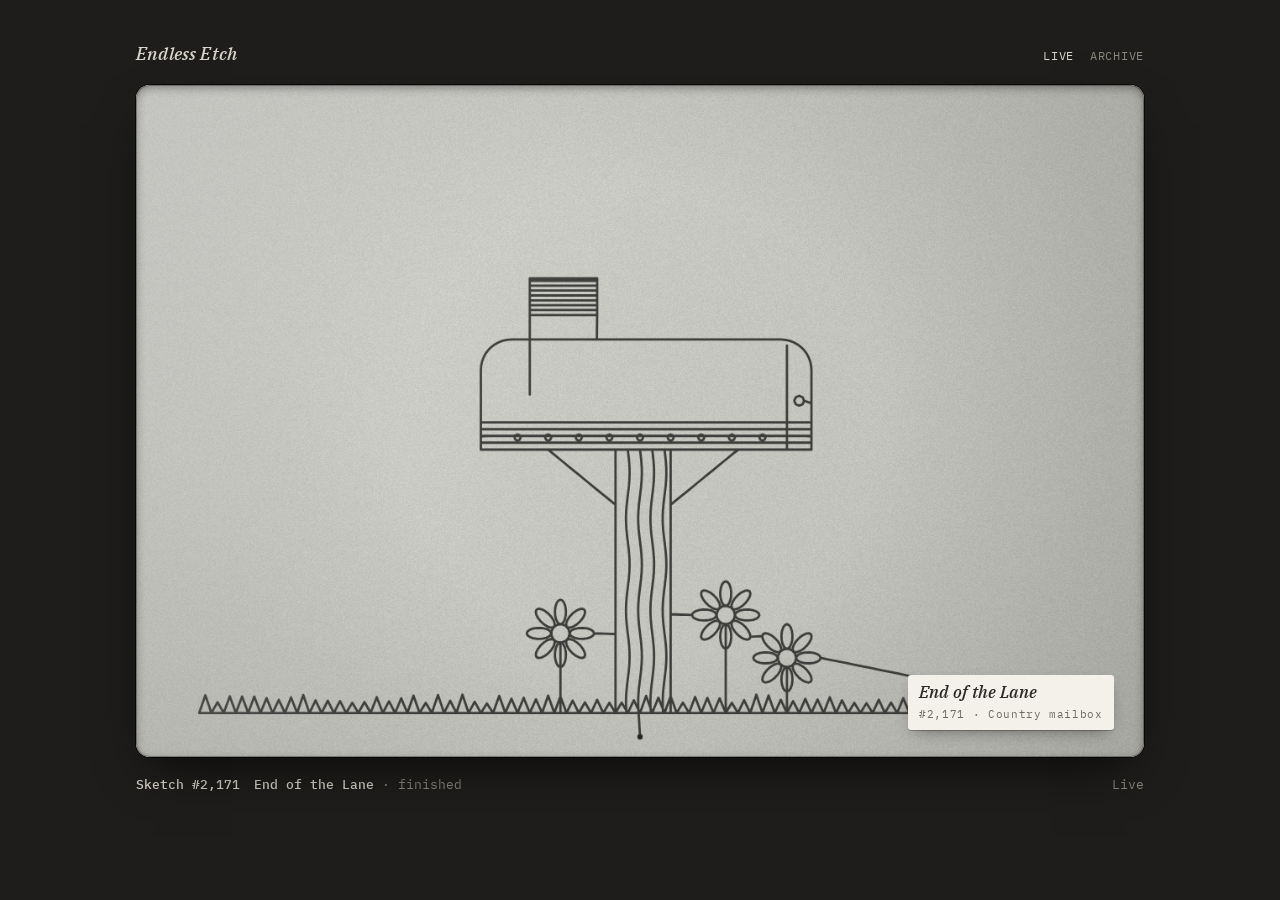
==== index.html @ b57debf8 "Endless Etch site: live screen, archive, batch 1 Co-Authored-By: Claude Opus 5.5 <noreply@anthropic." ====
<!doctype html>
<html lang="en">
<head>
<meta charset="utf-8">
<meta name="viewport" content="width=device-width,initial-scale=1,viewport-fit=cover">
<title>Endless Etch</title>
<meta name="description" content="A live Etch A Sketch-style screen. Claude draws a real thing in one continuous line, a new subject every 20 minutes.">
<meta property="og:title" content="Endless Etch">
<meta property="og:description" content="A live Etch A Sketch-style screen. Claude draws a real thing in one continuous line, a new subject every 20 minutes.">
<meta property="og:url" content="https://endlessetch.art/">
<link rel="icon" href="data:image/svg+xml,%3Csvg xmlns='http://www.w3.org/2000/svg' viewBox='0 0 32 32'%3E%3Crect x='2' y='5' width='28' height='22' rx='4' fill='%23c6c7c1'/%3E%3Cpath d='M8 21 L12 12 L16 18 L20 10 L24 21' fill='none' stroke='%233d3e3b' stroke-width='2' stroke-linejoin='round'/%3E%3C/svg%3E">
<link rel="preconnect" href="https://fonts.googleapis.com">
<link rel="preconnect" href="https://fonts.gstatic.com" crossorigin>
<link rel="stylesheet" href="https://fonts.googleapis.com/css2?family=IBM+Plex+Mono:wght@400;500&family=IBM+Plex+Serif:ital,wght@1,500&display=swap">
<link rel="stylesheet" href="site.css">
<style>
:root{padding-top:env(safe-area-inset-top,0px);padding-bottom:env(safe-area-inset-bottom,0px)}
*,*::before,*::after{box-sizing:border-box}
[hidden]{display:none!important}
</style>
</head>
<body>
<main class="wrap">
  <header class="top">
    <a class="mark" href="./">Endless Etch</a>
    <nav aria-label="Pages"><a href="./" aria-current="page">Live</a><a href="archive.html">Archive</a></nav>
  </header>

  <div class="screen" id="screen" role="img" aria-label="Etch A Sketch style screen drawing a picture with one continuous line">
    <canvas id="bg" width="1200" height="800"></canvas>
    <canvas id="ink" width="1200" height="800"></canvas>
    <canvas id="tip" width="1200" height="800"></canvas>
    <div class="placard" id="placard" aria-live="polite"><span class="t" id="ptitle"></span><span class="m" id="pmeta"></span></div>
    <div class="flash" id="flash"></div>
  </div>

  <div class="status" aria-live="polite">
    <div class="left"><strong id="sk">Endless Etch</strong><span id="st">Loading…</span></div>
    <span id="live">Live</span>
  </div>
</main>

<script src="etch-core.js"></script>
<script src="etch-engine.js"></script>
<script src="etch-site.js"></script>
<script>
// ---- Live screen: every viewer works out the same sketch and progress from the clock ----
var CW=1200,CH=800,SC=CW/GW,HOME=ETCH.HOME,MANIFEST=null;
var bgx=$('bg').getContext('2d'),ink=$('ink').getContext('2d'),tip=$('tip').getContext('2d'),screenEl=$('screen'),flashEl=$('flash');
bgx.drawImage(makePowder(CW,CH),0,0);
function penStyle(){ink.globalCompositeOperation='source-over';ink.globalAlpha=1;ink.lineWidth=2.8;ink.lineCap='round';ink.lineJoin='round';ink.strokeStyle='#3d3e3b';}
penStyle();

var cache={};
function liveSlot(k){if(cache[k])return Promise.resolve(cache[k]);var e=etchEntryFor(MANIFEST,k);
  return loadBatch(e.file).then(function(B){if(cache[k])return cache[k];var s=etchSlot(B,e.startK,k),cum=new Float64Array(s.moves.length),t=0,x=HOME[0],y=HOME[1];
    for(var i=0;i<s.moves.length;i++){var m=s.moves[i];t+=Math.max(Math.abs(m.x-x),Math.abs(m.y-y))/(ETCH.V*m.m);x=m.x;y=m.y;cum[i]=t;}
    var budget=etchSlotSeconds(k)-ETCH.HOLD-ETCH.PREWIPE-ETCH.ERASE-ETCH.REST-0.5,speed=Math.max(0.4,t/budget);for(var j=0;j<cum.length;j++)cum[j]/=speed;
    cache[k]={k:k,subj:s.subj,title:s.title,batch:B.number,moves:s.moves,cum:cum,dur:t/speed,len:etchSlotSeconds(k)};for(var key in cache)if(+key<k-1)delete cache[key];return cache[k];});}

var slot=null,loading=-1;
function useSlot(s){slot={k:s.k,subj:s.subj,title:s.title,moves:s.moves,cum:s.cum,dur:s.dur,len:s.len,mi:0,pos:{x:HOME[0],y:HOME[1]},flashed:false,shook:false,pre:false};
  ink.clearRect(0,0,CW,CH);penStyle();$('placard').classList.remove('on');$('ptitle').textContent=s.title;$('pmeta').textContent=tag(s.k)+' · '+s.subj.name;
  $('sk').textContent='Sketch '+tag(s.k);}

function advanceTo(t){var s=slot,td=Math.min(t,s.dur);
  ink.beginPath();ink.moveTo(s.pos.x*SC,s.pos.y*SC);var moved=false;
  while(s.mi<s.moves.length&&s.cum[s.mi]<=td){var m=s.moves[s.mi];s.pos.x=m.x;s.pos.y=m.y;ink.lineTo(m.x*SC,m.y*SC);s.mi++;moved=true;}
  if(s.mi<s.moves.length){var mm=s.moves[s.mi],t0=s.mi?s.cum[s.mi-1]:0,t1=s.cum[s.mi];
    var f=t1>t0?Math.max(0,Math.min(1,(td-t0)/(t1-t0))):1,px=s.mi?s.moves[s.mi-1].x:HOME[0],py=s.mi?s.moves[s.mi-1].y:HOME[1];
    var nx=px+(mm.x-px)*f,ny=py+(mm.y-py)*f;if(nx!==s.pos.x||ny!==s.pos.y){s.pos.x=nx;s.pos.y=ny;ink.lineTo(nx*SC,ny*SC);moved=true;}}
  if(moved)ink.stroke();}

function drawTip(p){tip.clearRect(0,0,CW,CH);tip.fillStyle='#262724';tip.beginPath();tip.arc(p.x*SC,p.y*SC,3.2,0,TAU);tip.fill();}
var lastFrame=performance.now(),status='';
function setStatus(h){if(h!==status){status=h;$('st').innerHTML=h;}}
function loop(now){
  var dt=Math.min(0.05,(now-lastFrame)/1000);lastFrame=now;
  var nowMs=Date.now(),k=etchKAt(nowMs),t=(nowMs-etchStartMs(k))/1000;
  if((!slot||slot.k!==k)&&loading!==k){loading=k;screenEl.classList.remove('shake');
    liveSlot(k).then(function(s){if(nowK()===s.k)useSlot(s);loading=-1;},function(){loading=-1;setStatus('Could not load this sketch. Reload the page to try again.');});}
  if(slot&&slot.k===k){var s=slot,wipeAt=s.len-ETCH.ERASE-ETCH.REST;
    if(t<wipeAt)advanceTo(t);
    if(t<s.dur){setStatus('Drawing… '+Math.floor(t/s.dur*100)+'%');}
    else if(t<wipeAt){$('placard').classList.add('on');
      if(!s.flashed){s.flashed=true;if(t<s.dur+1){flashEl.classList.remove('on');void flashEl.offsetWidth;flashEl.classList.add('on');}}
      setStatus('<strong>'+esc(s.title)+'</strong> · finished');
      if(!s.pre&&t>s.dur+ETCH.HOLD){s.pre=true;setTimeout(function(){liveSlot(k+1);},30);}}
    else if(t<s.len-ETCH.REST){$('placard').classList.remove('on');
      if(!s.shook){s.shook=true;screenEl.classList.remove('shake');void screenEl.offsetWidth;screenEl.classList.add('shake');}
      setStatus('Shaking clean…');
      var kk=Math.log(22)/ETCH.ERASE;ink.globalCompositeOperation='destination-out';
      ink.globalAlpha=1-Math.exp(-kk*dt);ink.fillStyle='#000';ink.fillRect(0,0,CW,CH);
      ink.globalAlpha=0.22;for(var i=0;i<6;i++){ink.beginPath();ink.arc(Math.random()*CW,Math.random()*CH,30+Math.random()*90,0,TAU);ink.fill();}
      penStyle();}
    else{screenEl.classList.remove('shake');setStatus('Next sketch in a moment…');}
    drawTip(s.pos);}
  requestAnimationFrame(loop);}

loadManifest().then(function(m){MANIFEST=m;requestAnimationFrame(loop);},function(){setStatus('Could not load the sketch list. Reload the page to try again.');});
</script>
</body>
</html>
---- site.css ----
/* Endless Etch — shared styles for the live page and the archive.
   Layout: a dark ground; the live page is one recessed powder-grey screen; the archive is month calendars over a day's grid. */
:root{
  --ground:#1e1d1b;
  --ground-2:#2a2926;
  --text:#d8d4cb;
  --muted:#8b877e;
  --hair:#3b3935;
  --powder:#c6c7c1;
  --card:#f3f1ea;
  --mono:'IBM Plex Mono', ui-monospace, SFMono-Regular, Menlo, Consolas, monospace;
  --serif:'IBM Plex Serif', Georgia, 'Times New Roman', serif;
  color-scheme:dark;
}
html,body{min-height:100%}
body{background:var(--ground);color:var(--text);font-family:var(--mono);font-size:13px;line-height:1.5;margin:0}
a{color:var(--text);text-underline-offset:3px;text-decoration-color:var(--muted)}
a:hover{text-decoration-color:var(--text)}
a:focus-visible,button:focus-visible{outline:2px solid var(--text);outline-offset:2px}
.wrap{max-width:1040px;margin:0 auto;display:grid;gap:18px;
  padding-block:clamp(16px,4vw,40px);
  padding-left:max(16px,env(safe-area-inset-left,0px));
  padding-right:max(16px,env(safe-area-inset-right,0px))}

.top{display:flex;justify-content:space-between;align-items:baseline;gap:12px;flex-wrap:wrap}
.mark{font-family:var(--serif);font-style:italic;font-weight:500;font-size:18px;letter-spacing:.01em;text-decoration:none}
.top nav{display:flex;gap:16px;font-size:12px;letter-spacing:.06em;text-transform:uppercase}
.top nav a{text-decoration:none;color:var(--muted)}
.top nav a:hover,.top nav a[aria-current="page"]{color:var(--text)}

/* live screen */
.screen{position:relative;width:100%;max-width:100%;aspect-ratio:3/2;border-radius:14px;overflow:hidden;background:var(--powder);
  box-shadow:0 0 0 1px rgba(0,0,0,.65),0 22px 50px -18px rgba(0,0,0,.8)}
.screen canvas{position:absolute;inset:0;width:100%;height:100%;display:block}
.screen::after{content:"";position:absolute;inset:0;pointer-events:none;border-radius:inherit;
  background:linear-gradient(116deg,rgba(255,255,255,.20) 0%,rgba(255,255,255,.06) 26%,rgba(255,255,255,0) 44%);
  box-shadow:inset 0 3px 10px rgba(0,0,0,.35),inset 0 0 0 1px rgba(0,0,0,.28)}
.placard{position:absolute;right:3%;bottom:4%;max-width:min(62%,320px);background:var(--card);color:#2b2a27;border-radius:3px;padding:7px 11px 8px;
  box-shadow:0 1px 0 rgba(0,0,0,.25),0 6px 16px -6px rgba(0,0,0,.45);display:grid;gap:2px;opacity:0;transform:translateY(6px);transition:opacity .6s ease,transform .6s ease;pointer-events:none}
.placard.on{opacity:1;transform:none}
.placard .t{font-family:var(--serif);font-style:italic;font-weight:500;font-size:clamp(12px,2.2vw,17px);line-height:1.25}
.placard .m{font-size:clamp(9px,1.4vw,11px);letter-spacing:.06em;color:#6f6c64}
.flash{position:absolute;inset:0;background:#fff;opacity:0;pointer-events:none}
.flash.on{animation:flash .55s ease-out}
@keyframes flash{0%{opacity:.75}100%{opacity:0}}
.screen.shake{animation:shake .13s linear 11}
@keyframes shake{0%{transform:translate(0,0) rotate(0)}25%{transform:translate(-7px,3px) rotate(-.7deg)}50%{transform:translate(6px,-4px) rotate(.6deg)}75%{transform:translate(-4px,-2px) rotate(-.3deg)}100%{transform:translate(0,0) rotate(0)}}
@media (prefers-reduced-motion:reduce){.screen.shake,.flash.on{animation:none}.placard{transition:none}}
.status{display:flex;flex-wrap:wrap;align-items:center;justify-content:space-between;gap:10px 16px;font-variant-numeric:tabular-nums;color:var(--muted)}
.status strong{color:var(--text);font-weight:500}
.status .left{display:flex;gap:14px;flex-wrap:wrap;min-width:0}

button{font:inherit;color:var(--text);background:transparent;border:1px solid var(--hair);border-radius:999px;padding:5px 12px;cursor:pointer;letter-spacing:.04em}
button:hover{border-color:var(--muted)}
button:disabled{opacity:.4;cursor:default}
.label{font-size:11px;letter-spacing:.14em;text-transform:uppercase;color:var(--muted)}

/* archive: months */
.months{display:grid;grid-template-columns:repeat(auto-fill,minmax(260px,1fr));gap:20px 28px}
.month h2{font-family:var(--serif);font-style:italic;font-weight:500;font-size:17px;margin:0 0 8px}
.cal{display:grid;grid-template-columns:repeat(7,1fr);gap:4px;font-variant-numeric:tabular-nums}
.cal .wd{font-size:10px;letter-spacing:.1em;color:var(--muted);text-align:center;padding-bottom:2px}
.cal .d{aspect-ratio:1;border-radius:6px;display:grid;place-content:center;text-align:center;font-size:12px;color:#55524c;line-height:1.15}
.cal a.d{background:var(--ground-2);color:var(--text);text-decoration:none;box-shadow:inset 0 0 0 1px var(--hair)}
.cal a.d small{display:block;font-size:9px;color:var(--muted)}
.cal a.d:hover{box-shadow:inset 0 0 0 1px var(--muted)}
.cal a.d[aria-current="date"]{background:var(--powder);color:#2b2a27;box-shadow:none}
.cal a.d[aria-current="date"] small{color:#6f6c64}

/* archive: one day */
.day{display:grid;gap:14px;border-top:1px solid var(--hair);padding-top:18px}
.day header{display:flex;justify-content:space-between;align-items:baseline;gap:10px 16px;flex-wrap:wrap}
.day h1{font-family:var(--serif);font-style:italic;font-weight:500;font-size:clamp(20px,3.4vw,28px);margin:0;text-wrap:balance}
.day .meta{color:var(--muted);font-size:12px;font-variant-numeric:tabular-nums}
.day .pager{display:flex;gap:8px}
.grid{display:grid;grid-template-columns:repeat(auto-fill,minmax(150px,1fr));gap:16px 12px}
.tile{display:grid;gap:6px;min-width:0;margin:0}
.tile button{padding:0;border:0;border-radius:6px;overflow:hidden;display:block;line-height:0;background:var(--powder);box-shadow:0 0 0 1px rgba(0,0,0,.6);width:100%;aspect-ratio:3/2;position:relative}
.tile canvas{width:100%;height:100%;display:block}
.tile button.wait::after{content:"Redrawing…";position:absolute;inset:0;display:grid;place-items:center;font-size:11px;line-height:1;color:#6f6c64}
.tile figcaption{font-size:11px;color:var(--muted);line-height:1.45;min-width:0}
.tile figcaption b{display:block;color:var(--text);font-weight:500;white-space:nowrap;overflow:hidden;text-overflow:ellipsis}
.tile figcaption span{display:block;white-space:nowrap;overflow:hidden;text-overflow:ellipsis}
.empty{color:var(--muted);font-size:12px;padding:8px 0}

.lightbox{position:fixed;inset:0;z-index:20;background:rgba(10,10,9,.88);display:grid;place-items:center;
  padding:calc(20px + env(safe-area-inset-top,0px)) max(16px,env(safe-area-inset-right,0px)) calc(20px + env(safe-area-inset-bottom,0px)) max(16px,env(safe-area-inset-left,0px))}
.lightbox .box{display:grid;gap:12px;width:min(920px,100%)}
.lightbox img{width:100%;border-radius:10px;box-shadow:0 0 0 1px rgba(0,0,0,.7);background:var(--powder);aspect-ratio:3/2}
.lightbox .row{display:flex;justify-content:space-between;align-items:center;gap:12px;flex-wrap:wrap;color:var(--muted)}
.lightbox .row b{color:var(--text);font-weight:500}
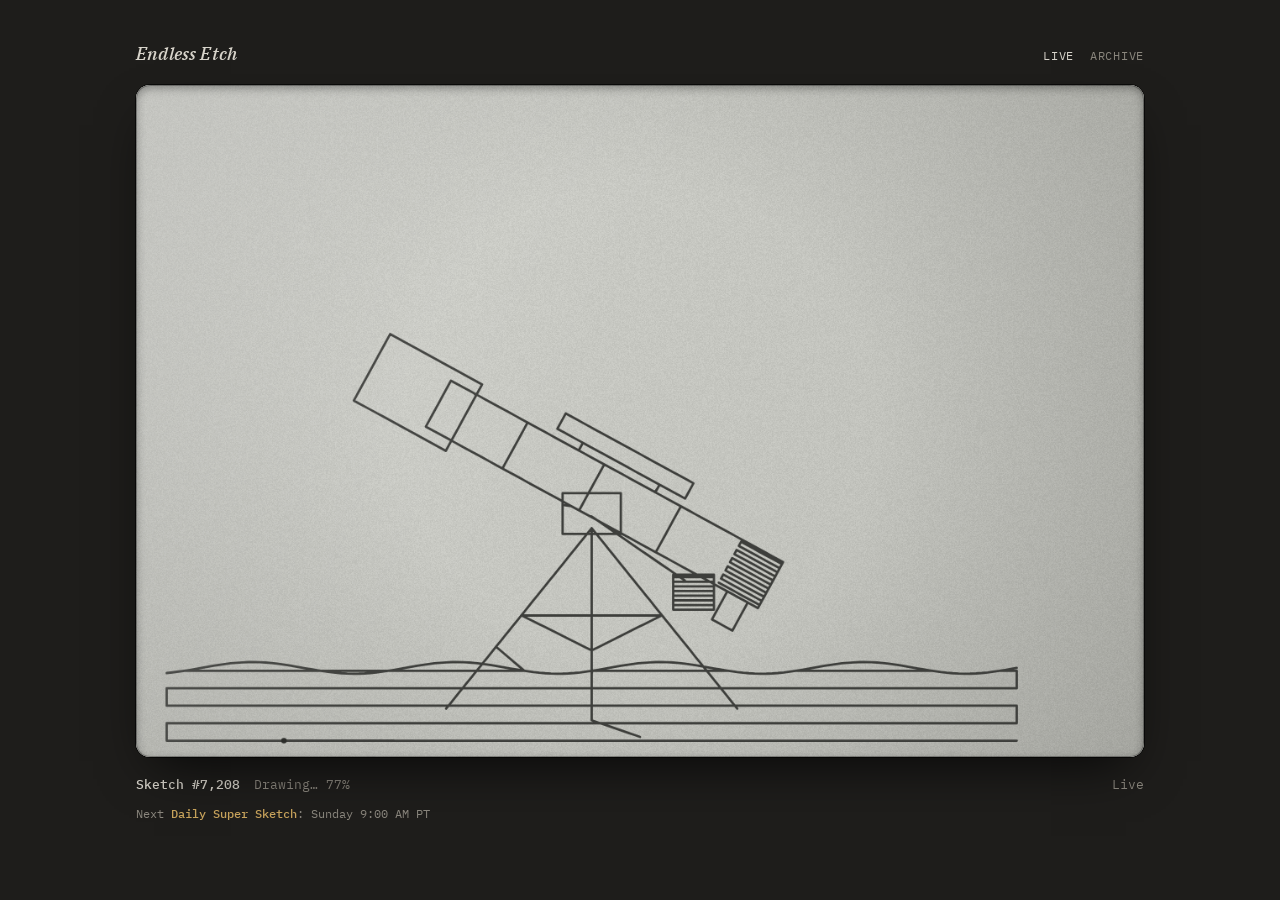
==== commit e93bf8c4: "Keep the 5-minute pace; add one 20-minute Daily Super Sketch a day From Nov 12 7:00 AM PST (sketch 4" ====
--- a/index.html
+++ b/index.html
@@ -4,9 +4,9 @@
 <meta charset="utf-8">
 <meta name="viewport" content="width=device-width,initial-scale=1,viewport-fit=cover">
 <title>Endless Etch</title>
-<meta name="description" content="A live Etch A Sketch-style screen. Claude draws a real thing in one continuous line, a new subject every 20 minutes.">
+<meta name="description" content="A live Etch A Sketch-style screen. Claude draws a real thing in one continuous line, a new subject every five minutes, plus one 20-minute Daily Super Sketch.">
 <meta property="og:title" content="Endless Etch">
-<meta property="og:description" content="A live Etch A Sketch-style screen. Claude draws a real thing in one continuous line, a new subject every 20 minutes.">
+<meta property="og:description" content="A live Etch A Sketch-style screen. Claude draws a real thing in one continuous line, a new subject every five minutes, plus one 20-minute Daily Super Sketch.">
 <meta property="og:url" content="https://endlessetch.art/">
 <link rel="icon" href="data:image/svg+xml,%3Csvg xmlns='http://www.w3.org/2000/svg' viewBox='0 0 32 32'%3E%3Crect x='2' y='5' width='28' height='22' rx='4' fill='%23c6c7c1'/%3E%3Cpath d='M8 21 L12 12 L16 18 L20 10 L24 21' fill='none' stroke='%233d3e3b' stroke-width='2' stroke-linejoin='round'/%3E%3C/svg%3E">
 <link rel="preconnect" href="https://fonts.googleapis.com">
@@ -26,6 +26,7 @@
     <nav aria-label="Pages"><a href="./" aria-current="page">Live</a><a href="archive.html">Archive</a></nav>
   </header>
 
+  <div class="banner" id="banner" hidden><span class="star">★</span><span>Daily Super Sketch</span><small>20-minute master work · once a day</small></div>
   <div class="screen" id="screen" role="img" aria-label="Etch A Sketch style screen drawing a picture with one continuous line">
     <canvas id="bg" width="1200" height="800"></canvas>
     <canvas id="ink" width="1200" height="800"></canvas>
@@ -38,6 +39,7 @@
     <div class="left"><strong id="sk">Endless Etch</strong><span id="st">Loading…</span></div>
     <span id="live">Live</span>
   </div>
+  <p class="supernote" id="supernote" aria-live="polite"></p>
 </main>
 
 <script src="etch-core.js"></script>
@@ -56,12 +58,25 @@
   return loadBatch(e.file).then(function(B){if(cache[k])return cache[k];var s=etchSlot(B,e.startK,k),cum=new Float64Array(s.moves.length),t=0,x=HOME[0],y=HOME[1];
     for(var i=0;i<s.moves.length;i++){var m=s.moves[i];t+=Math.max(Math.abs(m.x-x),Math.abs(m.y-y))/(ETCH.V*m.m);x=m.x;y=m.y;cum[i]=t;}
     var budget=etchSlotSeconds(k)-ETCH.HOLD-ETCH.PREWIPE-ETCH.ERASE-ETCH.REST-0.5,speed=Math.max(0.4,t/budget);for(var j=0;j<cum.length;j++)cum[j]/=speed;
-    cache[k]={k:k,subj:s.subj,title:s.title,batch:B.number,moves:s.moves,cum:cum,dur:t/speed,len:etchSlotSeconds(k)};for(var key in cache)if(+key<k-1)delete cache[key];return cache[k];});}
+    cache[k]={k:k,subj:s.subj,title:s.title,master:s.master,batch:B.number,moves:s.moves,cum:cum,dur:t/speed,len:etchSlotSeconds(k)};for(var key in cache)if(+key<k-1)delete cache[key];return cache[k];});}
 
 var slot=null,loading=-1;
-function useSlot(s){slot={k:s.k,subj:s.subj,title:s.title,moves:s.moves,cum:s.cum,dur:s.dur,len:s.len,mi:0,pos:{x:HOME[0],y:HOME[1]},flashed:false,shook:false,pre:false};
-  ink.clearRect(0,0,CW,CH);penStyle();$('placard').classList.remove('on');$('ptitle').textContent=s.title;$('pmeta').textContent=tag(s.k)+' · '+s.subj.name;
-  $('sk').textContent='Sketch '+tag(s.k);}
+function useSlot(s){slot={k:s.k,subj:s.subj,title:s.title,master:s.master,moves:s.moves,cum:s.cum,dur:s.dur,len:s.len,mi:0,pos:{x:HOME[0],y:HOME[1]},flashed:false,shook:false,pre:false};
+  ink.clearRect(0,0,CW,CH);penStyle();$('placard').classList.remove('on');$('ptitle').textContent=s.title;$('pmeta').textContent=tag(s.k)+' · '+(s.master?'Daily Super Sketch · ':'')+s.subj.name;
+  $('sk').innerHTML=s.master?'<span class="super">★ Daily Super Sketch</span> '+tag(s.k):'Sketch '+tag(s.k);
+  $('banner').hidden=!s.master;screenEl.classList.toggle('super',!!s.master);superNote();}
+
+// One line under the screen: when today's (or the next) Daily Super Sketch plays.
+var noteKey='';
+function superKOfDay(d){return ETCH.ERA2.k+d*ETCH.ERA2.perDay+etchMasterPos(d);}
+function superNote(){var k=nowK(),d=k<ETCH.ERA2.k?0:etchDayPos(k).d,km=superKOfDay(d),h;
+  if(k===km&&slot&&slot.k===k&&slot.master)h='The <b>Daily Super Sketch</b> is drawing now.';
+  else{var first=k<ETCH.ERA2.k,day=k>km?d+1:d,kk=superKOfDay(day),when=new Date(etchStartMs(kk)),
+    same=new Intl.DateTimeFormat('en-CA',{timeZone:TZ}).format(when)===new Intl.DateTimeFormat('en-CA',{timeZone:TZ}).format(new Date());
+    var at=when.toLocaleString('en-US',same?{timeZone:TZ,hour:'numeric',minute:'2-digit'}:{timeZone:TZ,weekday:'long',hour:'numeric',minute:'2-digit'});
+    h=(first?'First ':(k>km?'Next ':'Today\u2019s '))+'<b>Daily Super Sketch</b>: '+(same?'today at ':'')+at+' PT';}
+  if(h!==noteKey){noteKey=h;$('supernote').innerHTML=h;}}
+setInterval(superNote,30000);
 
 function advanceTo(t){var s=slot,td=Math.min(t,s.dur);
   ink.beginPath();ink.moveTo(s.pos.x*SC,s.pos.y*SC);var moved=false;
@@ -81,7 +96,7 @@
     liveSlot(k).then(function(s){if(nowK()===s.k)useSlot(s);loading=-1;},function(){loading=-1;setStatus('Could not load this sketch. Reload the page to try again.');});}
   if(slot&&slot.k===k){var s=slot,wipeAt=s.len-ETCH.ERASE-ETCH.REST;
     if(t<wipeAt)advanceTo(t);
-    if(t<s.dur){setStatus('Drawing… '+Math.floor(t/s.dur*100)+'%');}
+    if(t<s.dur){setStatus((s.master?'Super Sketch · drawing… ':'Drawing… ')+Math.floor(t/s.dur*100)+'%');}
     else if(t<wipeAt){$('placard').classList.add('on');
       if(!s.flashed){s.flashed=true;if(t<s.dur+1){flashEl.classList.remove('on');void flashEl.offsetWidth;flashEl.classList.add('on');}}
       setStatus('<strong>'+esc(s.title)+'</strong> · finished');
--- a/site.css
+++ b/site.css
@@ -89,3 +89,20 @@
 .lightbox img{width:100%;border-radius:10px;box-shadow:0 0 0 1px rgba(0,0,0,.7);background:var(--powder);aspect-ratio:3/2}
 .lightbox .row{display:flex;justify-content:space-between;align-items:center;gap:12px;flex-wrap:wrap;color:var(--muted)}
 .lightbox .row b{color:var(--text);font-weight:500}
+
+/* Daily Super Sketch: one 20-minute master work a day, flagged on the live screen and in the archive */
+:root{--brass:#c9a45c;--brass-ink:#5a4520}
+.banner{display:flex;align-items:baseline;flex-wrap:wrap;gap:4px 12px;margin-bottom:-8px;color:var(--brass);
+  font-size:12px;font-weight:500;letter-spacing:.16em;text-transform:uppercase;animation:bannerIn .8s ease}
+.banner .star{font-size:15px;letter-spacing:0}
+.banner small{font-size:11px;letter-spacing:.04em;text-transform:none;color:var(--muted);font-weight:400}
+@keyframes bannerIn{from{opacity:0;transform:translateY(-4px)}to{opacity:1;transform:none}}
+.screen.super{box-shadow:0 0 0 2px var(--brass),0 0 28px -4px rgba(201,164,92,.45),0 22px 50px -18px rgba(0,0,0,.8)}
+.status .super{color:var(--brass)}
+.supernote{margin:-8px 0 0;font-size:12px;color:var(--muted);font-variant-numeric:tabular-nums}
+.supernote b{color:var(--brass);font-weight:500}
+.tile.super button{box-shadow:0 0 0 2px var(--brass),0 0 0 1px rgba(0,0,0,.6)}
+.tile figcaption .flag{color:var(--brass);font-size:10px;letter-spacing:.12em;text-transform:uppercase}
+.cal a.d.has-super::after{content:"★";position:absolute;top:2px;right:4px;font-size:8px;color:var(--brass)}
+.cal a.d{position:relative}
+@media (prefers-reduced-motion:reduce){.banner{animation:none}}
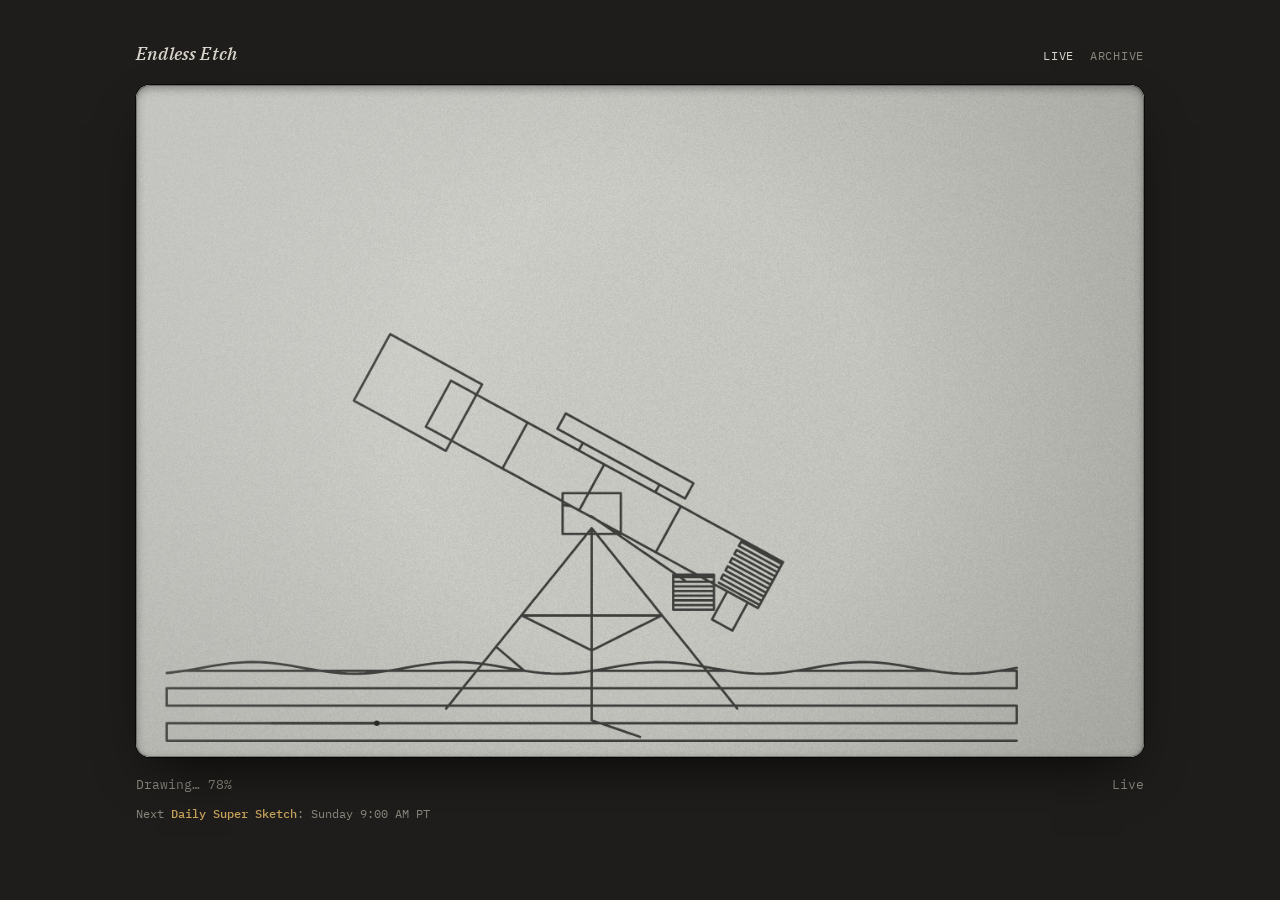
==== commit 14f6b41a: "Live page: drop sketch numbers (archive keeps them) Co-Authored-By: Claude Opus 5.5 <noreply@anthrop" ====
--- a/index.html
+++ b/index.html
@@ -36,7 +36,7 @@
   </div>
 
   <div class="status" aria-live="polite">
-    <div class="left"><strong id="sk">Endless Etch</strong><span id="st">Loading…</span></div>
+    <div class="left"><strong id="sk" hidden></strong><span id="st">Loading…</span></div>
     <span id="live">Live</span>
   </div>
   <p class="supernote" id="supernote" aria-live="polite"></p>
@@ -62,8 +62,8 @@
 
 var slot=null,loading=-1;
 function useSlot(s){slot={k:s.k,subj:s.subj,title:s.title,master:s.master,moves:s.moves,cum:s.cum,dur:s.dur,len:s.len,mi:0,pos:{x:HOME[0],y:HOME[1]},flashed:false,shook:false,pre:false};
-  ink.clearRect(0,0,CW,CH);penStyle();$('placard').classList.remove('on');$('ptitle').textContent=s.title;$('pmeta').textContent=tag(s.k)+' · '+(s.master?'Daily Super Sketch · ':'')+s.subj.name;
-  $('sk').innerHTML=s.master?'<span class="super">★ Daily Super Sketch</span> '+tag(s.k):'Sketch '+tag(s.k);
+  ink.clearRect(0,0,CW,CH);penStyle();$('placard').classList.remove('on');$('ptitle').textContent=s.title;$('pmeta').textContent=(s.master?'Daily Super Sketch · ':'')+s.subj.name;
+  $('sk').innerHTML=s.master?'<span class="super">★ Daily Super Sketch</span>':'';$('sk').hidden=!s.master;
   $('banner').hidden=!s.master;screenEl.classList.toggle('super',!!s.master);superNote();}
 
 // One line under the screen: when today's (or the next) Daily Super Sketch plays.
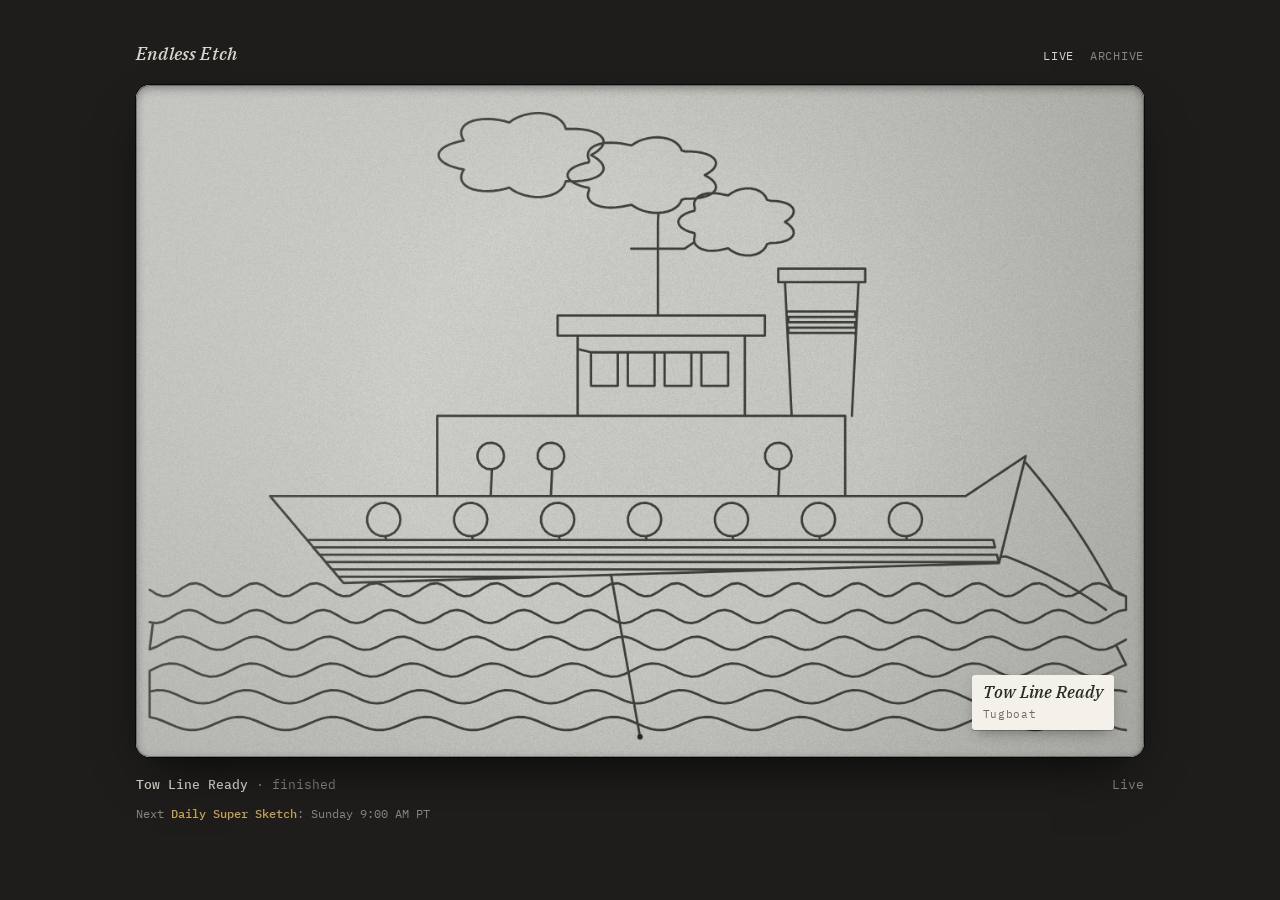
==== commit 9f30a09a: "10-minute schedule from Nov 12: 142 sketches + 1 Daily Super Sketch a day Era 2 (from sketch 468, No" ====
--- a/index.html
+++ b/index.html
@@ -4,9 +4,9 @@
 <meta charset="utf-8">
 <meta name="viewport" content="width=device-width,initial-scale=1,viewport-fit=cover">
 <title>Endless Etch</title>
-<meta name="description" content="A live Etch A Sketch-style screen. Claude draws a real thing in one continuous line, a new subject every five minutes, plus one 20-minute Daily Super Sketch.">
+<meta name="description" content="A live Etch A Sketch-style screen. Claude draws a real thing in one continuous line, a new subject every ten minutes, plus one 20-minute Daily Super Sketch.">
 <meta property="og:title" content="Endless Etch">
-<meta property="og:description" content="A live Etch A Sketch-style screen. Claude draws a real thing in one continuous line, a new subject every five minutes, plus one 20-minute Daily Super Sketch.">
+<meta property="og:description" content="A live Etch A Sketch-style screen. Claude draws a real thing in one continuous line, a new subject every ten minutes, plus one 20-minute Daily Super Sketch.">
 <meta property="og:url" content="https://endlessetch.art/">
 <link rel="icon" href="data:image/svg+xml,%3Csvg xmlns='http://www.w3.org/2000/svg' viewBox='0 0 32 32'%3E%3Crect x='2' y='5' width='28' height='22' rx='4' fill='%23c6c7c1'/%3E%3Cpath d='M8 21 L12 12 L16 18 L20 10 L24 21' fill='none' stroke='%233d3e3b' stroke-width='2' stroke-linejoin='round'/%3E%3C/svg%3E">
 <link rel="preconnect" href="https://fonts.googleapis.com">
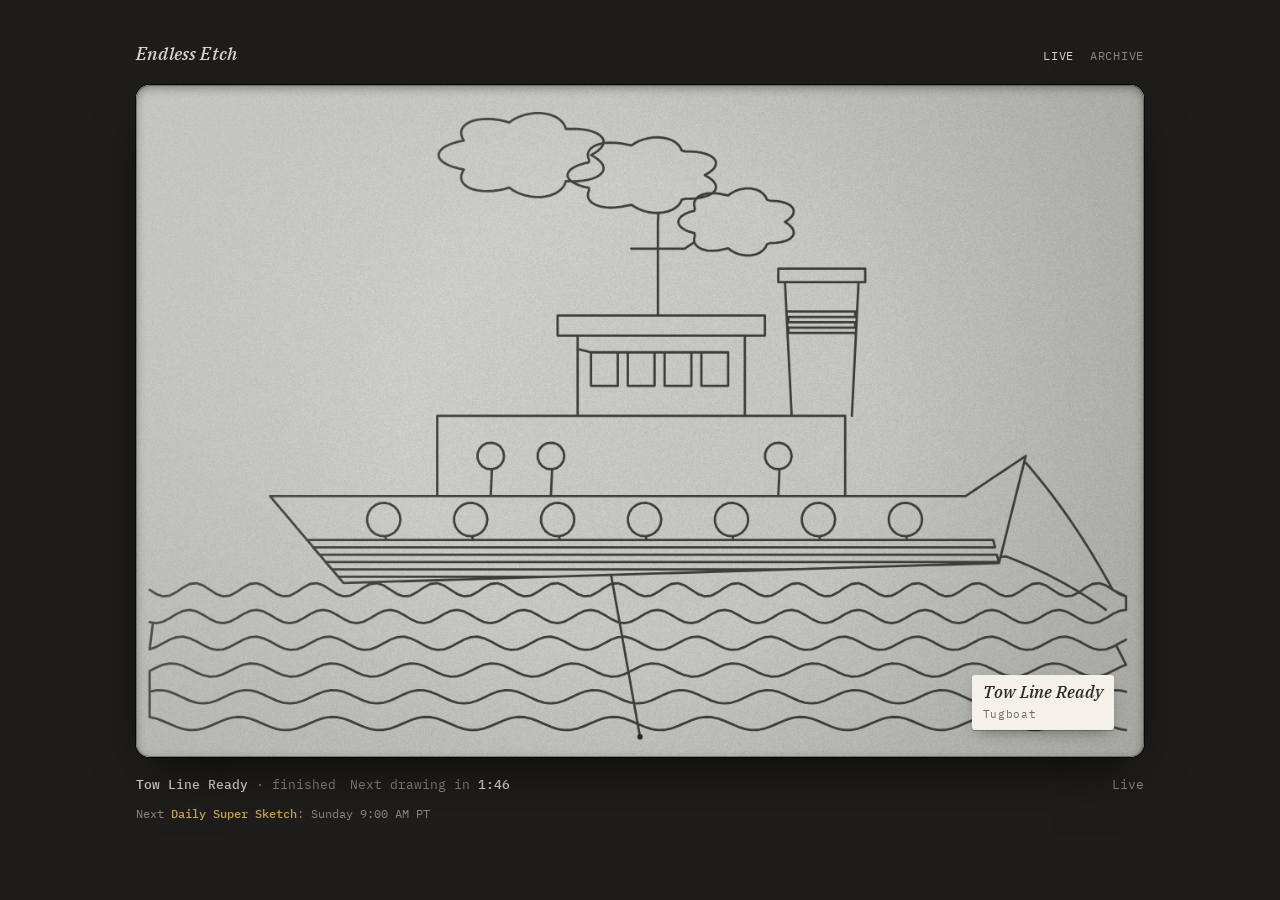
==== commit 02192900: "Live page: countdown to the next drawing between finish and shake Co-Authored-By: Claude Opus 5.5 <n" ====
--- a/index.html
+++ b/index.html
@@ -36,7 +36,7 @@
   </div>
 
   <div class="status" aria-live="polite">
-    <div class="left"><strong id="sk" hidden></strong><span id="st">Loading…</span></div>
+    <div class="left"><strong id="sk" hidden></strong><span id="st">Loading…</span><span class="cd" id="cd" role="timer" hidden></span></div>
     <span id="live">Live</span>
   </div>
   <p class="supernote" id="supernote" aria-live="polite"></p>
@@ -89,17 +89,23 @@
 function drawTip(p){tip.clearRect(0,0,CW,CH);tip.fillStyle='#262724';tip.beginPath();tip.arc(p.x*SC,p.y*SC,3.2,0,TAU);tip.fill();}
 var lastFrame=performance.now(),status='';
 function setStatus(h){if(h!==status){status=h;$('st').innerHTML=h;}}
+// Countdown from the finished drawing to the shake that starts the next one (hidden the rest of the time).
+var cdKey='';
+function mmss(sec){sec=Math.max(0,Math.ceil(sec));return Math.floor(sec/60)+':'+('0'+sec%60).slice(-2);}
+function setCountdown(sec,nextSuper){var h=sec==null?'':(nextSuper?'<span class="super">\u2605 Daily Super Sketch</span> in ':'Next drawing in ')+'<b>'+mmss(sec)+'</b>';
+  if(h!==cdKey){cdKey=h;var el=$('cd');el.innerHTML=h;el.hidden=!h;}}
 function loop(now){
   var dt=Math.min(0.05,(now-lastFrame)/1000);lastFrame=now;
   var nowMs=Date.now(),k=etchKAt(nowMs),t=(nowMs-etchStartMs(k))/1000;
   if((!slot||slot.k!==k)&&loading!==k){loading=k;screenEl.classList.remove('shake');
     liveSlot(k).then(function(s){if(nowK()===s.k)useSlot(s);loading=-1;},function(){loading=-1;setStatus('Could not load this sketch. Reload the page to try again.');});}
+  var cd=null;
   if(slot&&slot.k===k){var s=slot,wipeAt=s.len-ETCH.ERASE-ETCH.REST;
     if(t<wipeAt)advanceTo(t);
     if(t<s.dur){setStatus((s.master?'Super Sketch · drawing… ':'Drawing… ')+Math.floor(t/s.dur*100)+'%');}
     else if(t<wipeAt){$('placard').classList.add('on');
       if(!s.flashed){s.flashed=true;if(t<s.dur+1){flashEl.classList.remove('on');void flashEl.offsetWidth;flashEl.classList.add('on');}}
-      setStatus('<strong>'+esc(s.title)+'</strong> · finished');
+      setStatus('<strong>'+esc(s.title)+'</strong> · finished');cd=wipeAt-t;
       if(!s.pre&&t>s.dur+ETCH.HOLD){s.pre=true;setTimeout(function(){liveSlot(k+1);},30);}}
     else if(t<s.len-ETCH.REST){$('placard').classList.remove('on');
       if(!s.shook){s.shook=true;screenEl.classList.remove('shake');void screenEl.offsetWidth;screenEl.classList.add('shake');}
@@ -110,6 +116,7 @@
       penStyle();}
     else{screenEl.classList.remove('shake');setStatus('Next sketch in a moment…');}
     drawTip(s.pos);}
+  setCountdown(cd,cd!=null&&etchIsMaster(k+1));
   requestAnimationFrame(loop);}
 
 loadManifest().then(function(m){MANIFEST=m;requestAnimationFrame(loop);},function(){setStatus('Could not load the sketch list. Reload the page to try again.');});
--- a/site.css
+++ b/site.css
@@ -49,6 +49,8 @@
 .status{display:flex;flex-wrap:wrap;align-items:center;justify-content:space-between;gap:10px 16px;font-variant-numeric:tabular-nums;color:var(--muted)}
 .status strong{color:var(--text);font-weight:500}
 .status .left{display:flex;gap:14px;flex-wrap:wrap;min-width:0}
+.status .cd{white-space:nowrap}
+.status .cd b{color:var(--text);font-weight:500}
 
 button{font:inherit;color:var(--text);background:transparent;border:1px solid var(--hair);border-radius:999px;padding:5px 12px;cursor:pointer;letter-spacing:.04em}
 button:hover{border-color:var(--muted)}
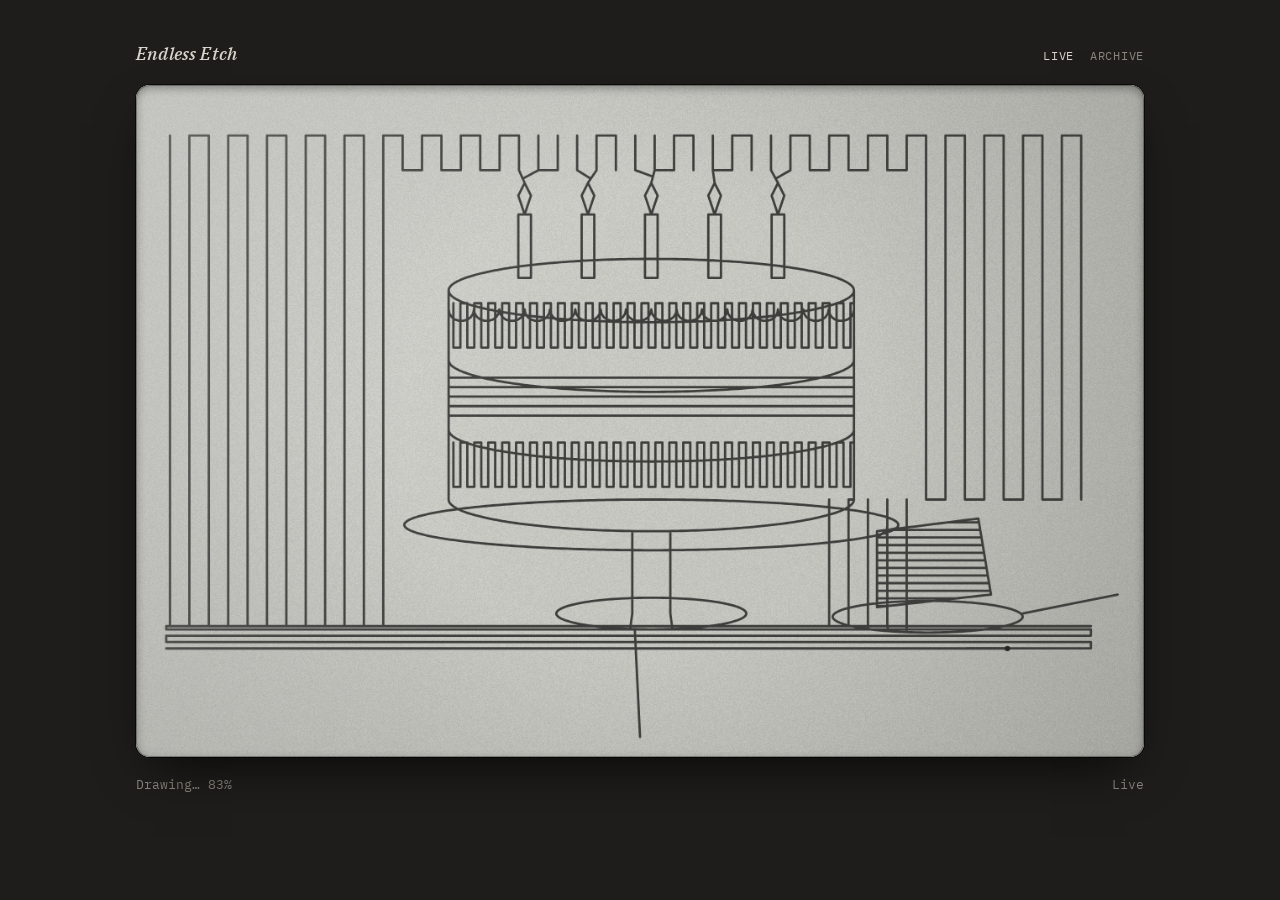
==== commit b5a8d73e: "From Nov 13 7:00 AM PST: 10-minute sketches, 48 subjects repeating, no Super Sketch Nov 12 (era 2, i" ====
--- a/index.html
+++ b/index.html
@@ -4,9 +4,9 @@
 <meta charset="utf-8">
 <meta name="viewport" content="width=device-width,initial-scale=1,viewport-fit=cover">
 <title>Endless Etch</title>
-<meta name="description" content="A live Etch A Sketch-style screen. Claude draws a real thing in one continuous line, a new subject every ten minutes, plus one 20-minute Daily Super Sketch.">
+<meta name="description" content="A live Etch A Sketch-style screen. Claude draws a real thing in one continuous line, a new drawing every ten minutes.">
 <meta property="og:title" content="Endless Etch">
-<meta property="og:description" content="A live Etch A Sketch-style screen. Claude draws a real thing in one continuous line, a new subject every ten minutes, plus one 20-minute Daily Super Sketch.">
+<meta property="og:description" content="A live Etch A Sketch-style screen. Claude draws a real thing in one continuous line, a new drawing every ten minutes.">
 <meta property="og:url" content="https://endlessetch.art/">
 <link rel="icon" href="data:image/svg+xml,%3Csvg xmlns='http://www.w3.org/2000/svg' viewBox='0 0 32 32'%3E%3Crect x='2' y='5' width='28' height='22' rx='4' fill='%23c6c7c1'/%3E%3Cpath d='M8 21 L12 12 L16 18 L20 10 L24 21' fill='none' stroke='%233d3e3b' stroke-width='2' stroke-linejoin='round'/%3E%3C/svg%3E">
 <link rel="preconnect" href="https://fonts.googleapis.com">
@@ -67,15 +67,16 @@
   $('banner').hidden=!s.master;screenEl.classList.toggle('super',!!s.master);superNote();}
 
 // One line under the screen: when today's (or the next) Daily Super Sketch plays.
-var noteKey='';
+var noteKey=null;
 function superKOfDay(d){return ETCH.ERA2.k+d*ETCH.ERA2.perDay+etchMasterPos(d);}
 function superNote(){var k=nowK(),d=k<ETCH.ERA2.k?0:etchDayPos(k).d,km=superKOfDay(d),h;
   if(k===km&&slot&&slot.k===k&&slot.master)h='The <b>Daily Super Sketch</b> is drawing now.';
   else{var first=k<ETCH.ERA2.k,day=k>km?d+1:d,kk=superKOfDay(day),when=new Date(etchStartMs(kk)),
     same=new Intl.DateTimeFormat('en-CA',{timeZone:TZ}).format(when)===new Intl.DateTimeFormat('en-CA',{timeZone:TZ}).format(new Date());
     var at=when.toLocaleString('en-US',same?{timeZone:TZ,hour:'numeric',minute:'2-digit'}:{timeZone:TZ,weekday:'long',hour:'numeric',minute:'2-digit'});
-    h=(first?'First ':(k>km?'Next ':'Today\u2019s '))+'<b>Daily Super Sketch</b>: '+(same?'today at ':'')+at+' PT';}
-  if(h!==noteKey){noteKey=h;$('supernote').innerHTML=h;}}
+    h=(first?'First ':(k>km?'Next ':'Today\u2019s '))+'<b>Daily Super Sketch</b>: '+(same?'today at ':'')+at+' PT';
+    if(kk>=ETCH.ERA3.k)h='';}
+  if(h!==noteKey){noteKey=h;$('supernote').innerHTML=h;$('supernote').hidden=!h;}}
 setInterval(superNote,30000);
 
 function advanceTo(t){var s=slot,td=Math.min(t,s.dur);
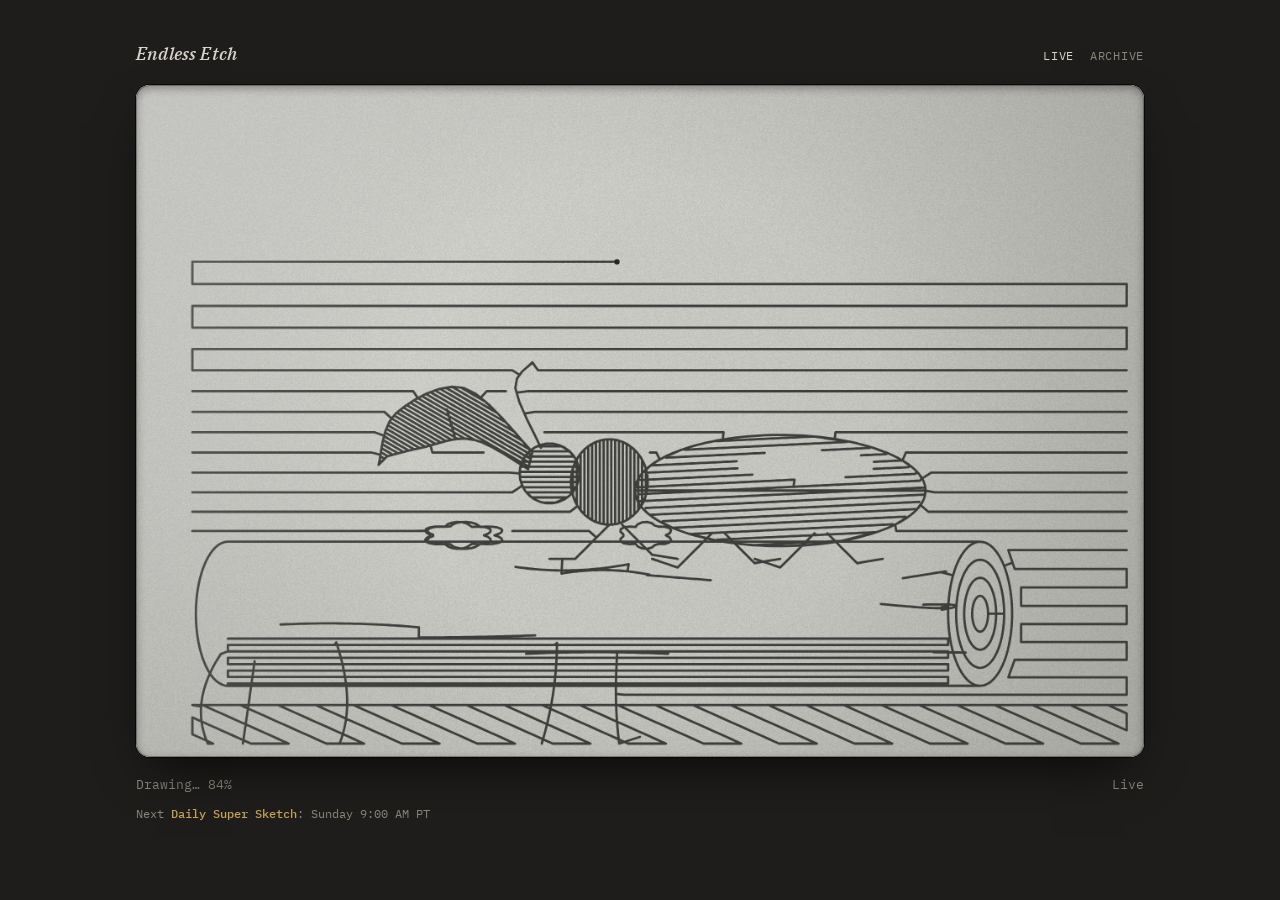
==== commit d6128866: "Bring back one 20-minute Daily Super Sketch a day from Nov 13 Each day: 142 ten-minute sketches from" ====
--- a/index.html
+++ b/index.html
@@ -74,8 +74,7 @@
   else{var first=k<ETCH.ERA2.k,day=k>km?d+1:d,kk=superKOfDay(day),when=new Date(etchStartMs(kk)),
     same=new Intl.DateTimeFormat('en-CA',{timeZone:TZ}).format(when)===new Intl.DateTimeFormat('en-CA',{timeZone:TZ}).format(new Date());
     var at=when.toLocaleString('en-US',same?{timeZone:TZ,hour:'numeric',minute:'2-digit'}:{timeZone:TZ,weekday:'long',hour:'numeric',minute:'2-digit'});
-    h=(first?'First ':(k>km?'Next ':'Today\u2019s '))+'<b>Daily Super Sketch</b>: '+(same?'today at ':'')+at+' PT';
-    if(kk>=ETCH.ERA3.k)h='';}
+    h=(first?'First ':(k>km?'Next ':'Today\u2019s '))+'<b>Daily Super Sketch</b>: '+(same?'today at ':'')+at+' PT';}
   if(h!==noteKey){noteKey=h;$('supernote').innerHTML=h;$('supernote').hidden=!h;}}
 setInterval(superNote,30000);
 
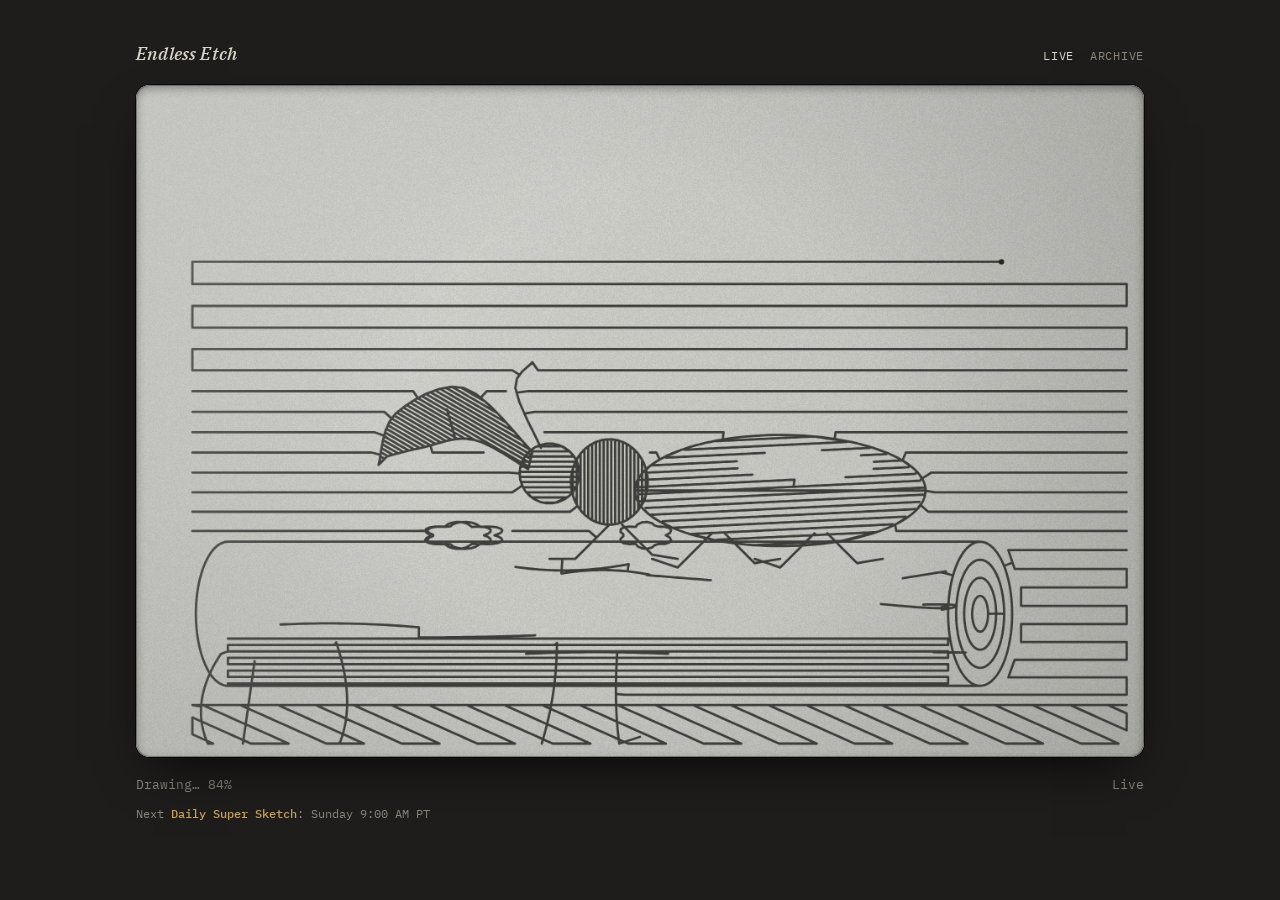
==== commit ae42c022: "Live page: shorten Super Sketch line to 'Daily Super Sketch: 3:40 PM PT' Co-Authored-By: Claude Opus" ====
--- a/index.html
+++ b/index.html
@@ -74,7 +74,7 @@
   else{var first=k<ETCH.ERA2.k,day=k>km?d+1:d,kk=superKOfDay(day),when=new Date(etchStartMs(kk)),
     same=new Intl.DateTimeFormat('en-CA',{timeZone:TZ}).format(when)===new Intl.DateTimeFormat('en-CA',{timeZone:TZ}).format(new Date());
     var at=when.toLocaleString('en-US',same?{timeZone:TZ,hour:'numeric',minute:'2-digit'}:{timeZone:TZ,weekday:'long',hour:'numeric',minute:'2-digit'});
-    h=(first?'First ':(k>km?'Next ':'Today\u2019s '))+'<b>Daily Super Sketch</b>: '+(same?'today at ':'')+at+' PT';}
+    h=(same?'':(first?'First ':'Next '))+'<b>Daily Super Sketch</b>: '+at+' PT';}
   if(h!==noteKey){noteKey=h;$('supernote').innerHTML=h;$('supernote').hidden=!h;}}
 setInterval(superNote,30000);
 
